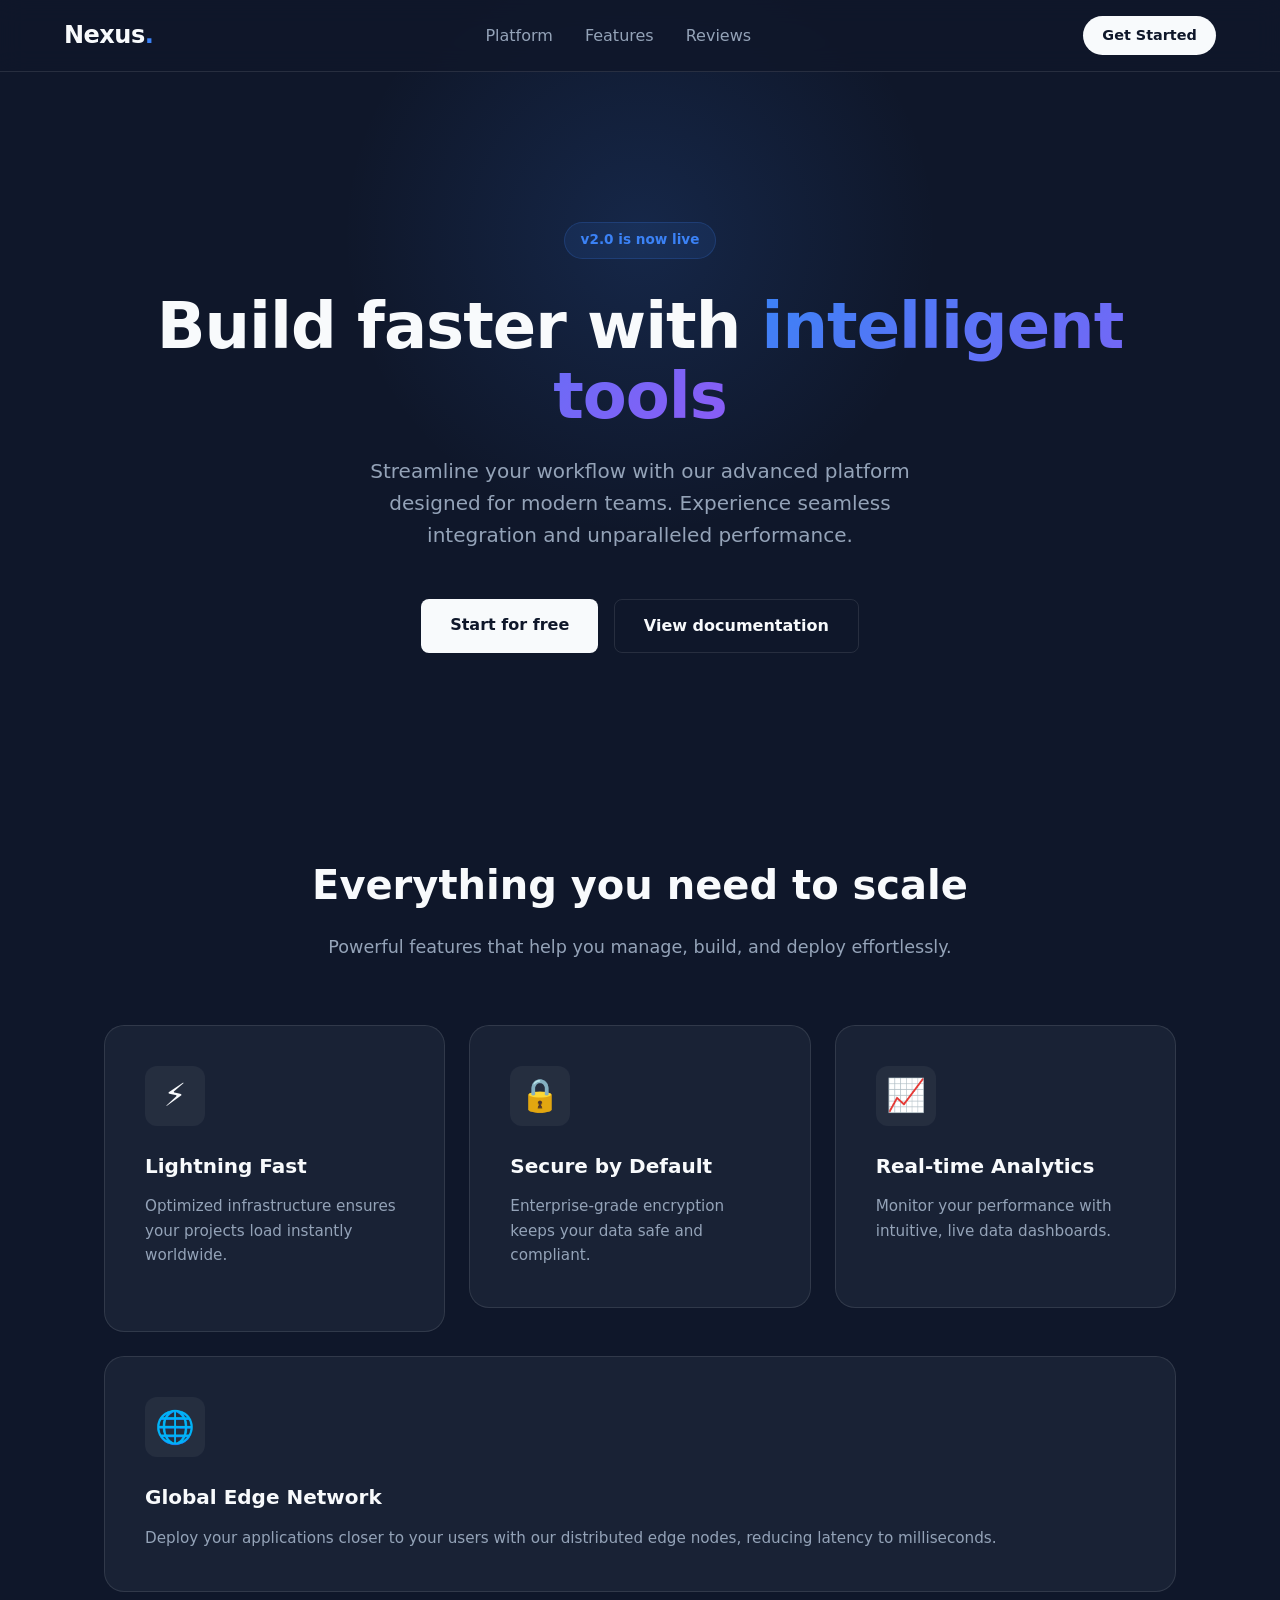
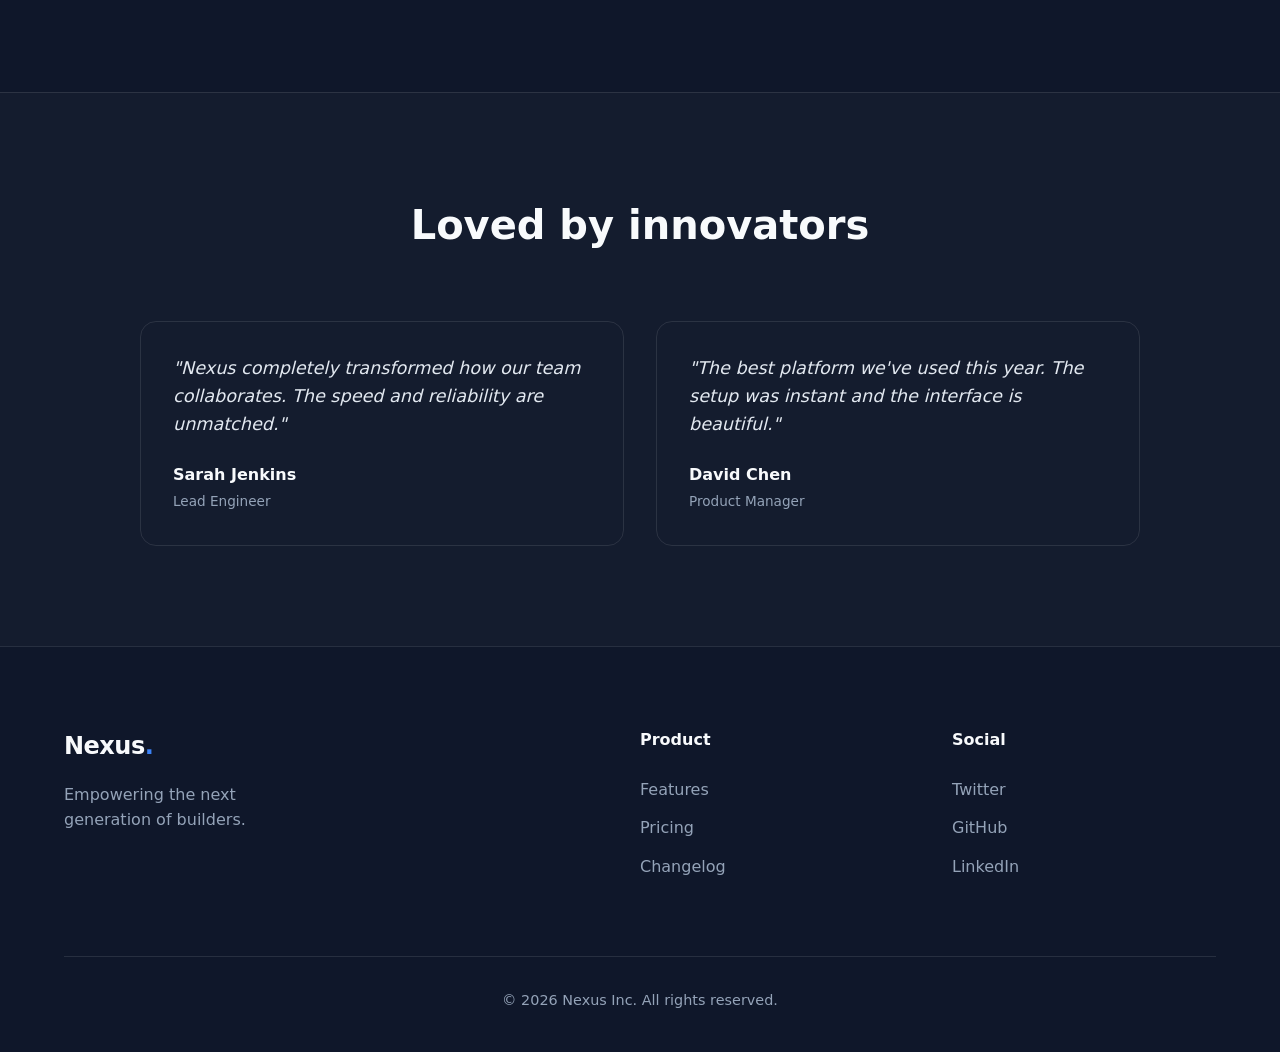
==== WebDev-L1-LandingPage/index.html @ b8fbd1e8 "first commit" ====
<!DOCTYPE html>
<html lang="en">
<head>
    <meta charset="UTF-8">
    <meta name="viewport" content="width=device-width, initial-scale=1.0">
    <title>Nexus | Next-Gen Platform</title>
    <link rel="stylesheet" href="style.css">
</head>
<body>

    <!-- Glassmorphism Sticky Navigation -->
    <header class="navbar">
        <div class="logo">Nexus<span>.</span></div>
        <nav>
            <ul class="nav-links">
                <li><a href="#hero">Platform</a></li>
                <li><a href="#features">Features</a></li>
                <li><a href="#testimonials">Reviews</a></li>
            </ul>
        </nav>
        <a href="#hero" class="nav-cta">Get Started</a>
    </header>

    <main>
        <!-- Animated Hero Section -->
        <section id="hero" class="hero-section">
            <div class="hero-background-glow"></div>
            <div class="hero-content">
                <span class="badge">v2.0 is now live</span>
                <h1>Build faster with <span class="gradient-text">intelligent tools</span></h1>
                <p>Streamline your workflow with our advanced platform designed for modern teams. Experience seamless integration and unparalleled performance.</p>
                <div class="hero-buttons">
                    <a href="#features" class="cta-button primary">Start for free</a>
                    <a href="#features" class="cta-button secondary">View documentation</a>
                </div>
            </div>
        </section>

        <!-- Advanced CSS Grid Features Section -->
        <section id="features" class="features-section">
            <div class="section-header">
                <h2>Everything you need to scale</h2>
                <p>Powerful features that help you manage, build, and deploy effortlessly.</p>
            </div>
            
            <div class="bento-grid">
                <div class="bento-card large">
                    <div class="card-icon">⚡</div>
                    <h3>Lightning Fast</h3>
                    <p>Optimized infrastructure ensures your projects load instantly worldwide.</p>
                </div>
                <div class="bento-card">
                    <div class="card-icon">🔒</div>
                    <h3>Secure by Default</h3>
                    <p>Enterprise-grade encryption keeps your data safe and compliant.</p>
                </div>
                <div class="bento-card">
                    <div class="card-icon">📈</div>
                    <h3>Real-time Analytics</h3>
                    <p>Monitor your performance with intuitive, live data dashboards.</p>
                </div>
                <div class="bento-card wide">
                    <div class="card-icon">🌐</div>
                    <h3>Global Edge Network</h3>
                    <p>Deploy your applications closer to your users with our distributed edge nodes, reducing latency to milliseconds.</p>
                </div>
            </div>
        </section>

        <!-- Testimonials Section -->
        <section id="testimonials" class="testimonials-section">
            <h2>Loved by innovators</h2>
            <div class="testimonial-grid">
                <div class="testimonial-card">
                    <p class="quote">"Nexus completely transformed how our team collaborates. The speed and reliability are unmatched."</p>
                    <div class="author">
                        <strong>Sarah Jenkins</strong>
                        <span>Lead Engineer</span>
                    </div>
                </div>
                <div class="testimonial-card">
                    <p class="quote">"The best platform we've used this year. The setup was instant and the interface is beautiful."</p>
                    <div class="author">
                        <strong>David Chen</strong>
                        <span>Product Manager</span>
                    </div>
                </div>
            </div>
        </section>
    </main>

    <!-- Structured Footer -->
    <footer>
        <div class="footer-grid">
            <div class="footer-brand">
                <div class="logo">Nexus<span>.</span></div>
                <p>Empowering the next generation of builders.</p>
            </div>
            <div class="footer-links">
                <h4>Product</h4>
                <a href="#">Features</a>
                <a href="#">Pricing</a>
                <a href="#">Changelog</a>
            </div>
            <div class="footer-links">
                <h4>Social</h4>
                <a href="#">Twitter</a>
                <a href="#">GitHub</a>
                <a href="#">LinkedIn</a>
            </div>
        </div>
        <div class="footer-bottom">
            <p>&copy; 2026 Nexus Inc. All rights reserved.</p>
        </div>
    </footer>

</body>
</html>
---- WebDev-L1-LandingPage/style.css ----
/* --- Advanced CSS Variables --- */
:root {
    --bg-color: #0F172A;
    --card-bg: rgba(30, 41, 59, 0.7);
    --text-primary: #F8FAFC;
    --text-secondary: #94A3B8;
    --accent-color: #3B82F6;
    --accent-gradient: linear-gradient(135deg, #3B82F6, #8B5CF6);
    --border-color: rgba(255, 255, 255, 0.1);
    
    /* Fluid Typography using clamp() */
    --font-heading: clamp(2.5rem, 5vw, 4.5rem);
    --font-subheading: clamp(1rem, 2vw, 1.25rem);
}

/* --- Reset & Base Styles --- */
*, *::before, *::after {
    box-sizing: border-box;
    margin: 0;
    padding: 0;
}

html {
    scroll-behavior: smooth;
}

body {
    font-family: system-ui, -apple-system, BlinkMacSystemFont, 'Segoe UI', Roboto, sans-serif;
    background-color: var(--bg-color);
    color: var(--text-primary);
    line-height: 1.6;
    overflow-x: hidden;
}

/* --- Glassmorphism Navigation --- */
.navbar {
    position: sticky;
    top: 0;
    display: flex;
    justify-content: space-between;
    align-items: center;
    padding: 1rem 5%;
    background: rgba(15, 23, 42, 0.8);
    backdrop-filter: blur(12px);
    -webkit-backdrop-filter: blur(12px);
    border-bottom: 1px solid var(--border-color);
    z-index: 1000;
}

.logo {
    font-size: 1.5rem;
    font-weight: 800;
    letter-spacing: -0.5px;
}

.logo span {
    color: var(--accent-color);
}

.nav-links {
    display: flex;
    gap: 2rem;
    list-style: none;
}

.nav-links a {
    color: var(--text-secondary);
    text-decoration: none;
    font-weight: 500;
    transition: color 0.3s ease;
}

.nav-links a:hover {
    color: var(--text-primary);
}

.nav-cta {
    background: var(--text-primary);
    color: var(--bg-color);
    padding: 0.5rem 1.2rem;
    border-radius: 99px;
    text-decoration: none;
    font-weight: 600;
    font-size: 0.9rem;
    transition: transform 0.2s ease;
}

.nav-cta:hover {
    transform: translateY(-2px);
}

/* --- Hero Section with Animations --- */
.hero-section {
    position: relative;
    padding: 150px 5% 100px;
    text-align: center;
    display: flex;
    flex-direction: column;
    align-items: center;
}

/* Decorative glowing background */
.hero-background-glow {
    position: absolute;
    top: -20%;
    left: 50%;
    transform: translateX(-50%);
    width: 600px;
    height: 600px;
    background: radial-gradient(circle, rgba(59, 130, 246, 0.15) 0%, rgba(15, 23, 42, 0) 70%);
    z-index: -1;
    border-radius: 50%;
}

.badge {
    display: inline-block;
    padding: 0.4rem 1rem;
    background: rgba(59, 130, 246, 0.1);
    color: var(--accent-color);
    border: 1px solid rgba(59, 130, 246, 0.2);
    border-radius: 99px;
    font-size: 0.85rem;
    font-weight: 600;
    margin-bottom: 2rem;
    animation: fadeInDown 0.8s ease-out;
}

.hero-content h1 {
    font-size: var(--font-heading);
    line-height: 1.1;
    margin-bottom: 1.5rem;
    letter-spacing: -1px;
    animation: fadeInUp 0.8s ease-out 0.1s both;
}

.gradient-text {
    background: var(--accent-gradient);
    -webkit-background-clip: text;
    -webkit-text-fill-color: transparent;
}

.hero-content p {
    font-size: var(--font-subheading);
    color: var(--text-secondary);
    max-width: 600px;
    margin: 0 auto 3rem;
    animation: fadeInUp 0.8s ease-out 0.2s both;
}

.hero-buttons {
    display: flex;
    gap: 1rem;
    justify-content: center;
    animation: fadeInUp 0.8s ease-out 0.3s both;
}

.cta-button {
    padding: 0.8rem 1.8rem;
    border-radius: 8px;
    text-decoration: none;
    font-weight: 600;
    transition: all 0.3s ease;
}

.cta-button.primary {
    background: var(--text-primary);
    color: var(--bg-color);
}

.cta-button.primary:hover {
    background: #E2E8F0;
    box-shadow: 0 0 20px rgba(255, 255, 255, 0.2);
}

.cta-button.secondary {
    background: transparent;
    color: var(--text-primary);
    border: 1px solid var(--border-color);
}

.cta-button.secondary:hover {
    background: rgba(255, 255, 255, 0.05);
}

/* --- Features Section (Bento Grid) --- */
.features-section {
    padding: 100px 5%;
    max-width: 1200px;
    margin: 0 auto;
}

.section-header {
    text-align: center;
    margin-bottom: 4rem;
}

.section-header h2 {
    font-size: 2.5rem;
    margin-bottom: 1rem;
}

.section-header p {
    color: var(--text-secondary);
    font-size: 1.1rem;
}

.bento-grid {
    display: grid;
    grid-template-columns: repeat(auto-fit, minmax(280px, 1fr));
    gap: 1.5rem;
}

/* Advanced Grid Spanning */
.bento-card.large {
    grid-row: span 2;
}

.bento-card.wide {
    grid-column: 1 / -1;
}

.bento-card {
    background: var(--card-bg);
    border: 1px solid var(--border-color);
    border-radius: 20px;
    padding: 2.5rem;
    backdrop-filter: blur(10px);
    transition: transform 0.3s ease, border-color 0.3s ease;
}

.bento-card:hover {
    transform: translateY(-5px);
    border-color: rgba(255, 255, 255, 0.3);
}

.card-icon {
    font-size: 2rem;
    margin-bottom: 1.5rem;
    background: rgba(255, 255, 255, 0.05);
    width: 60px;
    height: 60px;
    display: flex;
    align-items: center;
    justify-content: center;
    border-radius: 12px;
}

.bento-card h3 {
    font-size: 1.25rem;
    margin-bottom: 0.8rem;
}

.bento-card p {
    color: var(--text-secondary);
    font-size: 0.95rem;
}

/* --- Testimonials Section --- */
.testimonials-section {
    padding: 100px 5%;
    background: rgba(255, 255, 255, 0.02);
    border-top: 1px solid var(--border-color);
}

.testimonials-section h2 {
    text-align: center;
    font-size: 2.5rem;
    margin-bottom: 4rem;
}

.testimonial-grid {
    display: grid;
    grid-template-columns: repeat(auto-fit, minmax(300px, 1fr));
    gap: 2rem;
    max-width: 1000px;
    margin: 0 auto;
}

.testimonial-card {
    background: transparent;
    border: 1px solid var(--border-color);
    padding: 2rem;
    border-radius: 16px;
    position: relative;
}

.quote {
    font-size: 1.1rem;
    font-style: italic;
    margin-bottom: 1.5rem;
    color: #E2E8F0;
}

.author strong {
    display: block;
    color: var(--text-primary);
}

.author span {
    color: var(--text-secondary);
    font-size: 0.85rem;
}

/* --- Footer --- */
footer {
    padding: 80px 5% 40px;
    border-top: 1px solid var(--border-color);
}

.footer-grid {
    display: grid;
    grid-template-columns: 2fr 1fr 1fr;
    gap: 3rem;
    max-width: 1200px;
    margin: 0 auto 4rem;
}

.footer-brand p {
    color: var(--text-secondary);
    margin-top: 1rem;
    max-width: 250px;
}

.footer-links h4 {
    margin-bottom: 1.5rem;
}

.footer-links a {
    display: block;
    color: var(--text-secondary);
    text-decoration: none;
    margin-bottom: 0.8rem;
    transition: color 0.2s ease;
}

.footer-links a:hover {
    color: var(--text-primary);
}

.footer-bottom {
    text-align: center;
    color: var(--text-secondary);
    font-size: 0.9rem;
    border-top: 1px solid var(--border-color);
    padding-top: 2rem;
}

/* --- Keyframe Animations --- */
@keyframes fadeInUp {
    from {
        opacity: 0;
        transform: translateY(20px);
    }
    to {
        opacity: 1;
        transform: translateY(0);
    }
}

@keyframes fadeInDown {
    from {
        opacity: 0;
        transform: translateY(-20px);
    }
    to {
        opacity: 1;
        transform: translateY(0);
    }
}

/* --- Responsive Adjustments --- */
@media (max-width: 768px) {
    .nav-links {
        display: none; /* Mobile menu requires JS, hidden for Task 1 constraint */
    }
    
    .footer-grid {
        grid-template-columns: 1fr;
        gap: 2rem;
    }
}
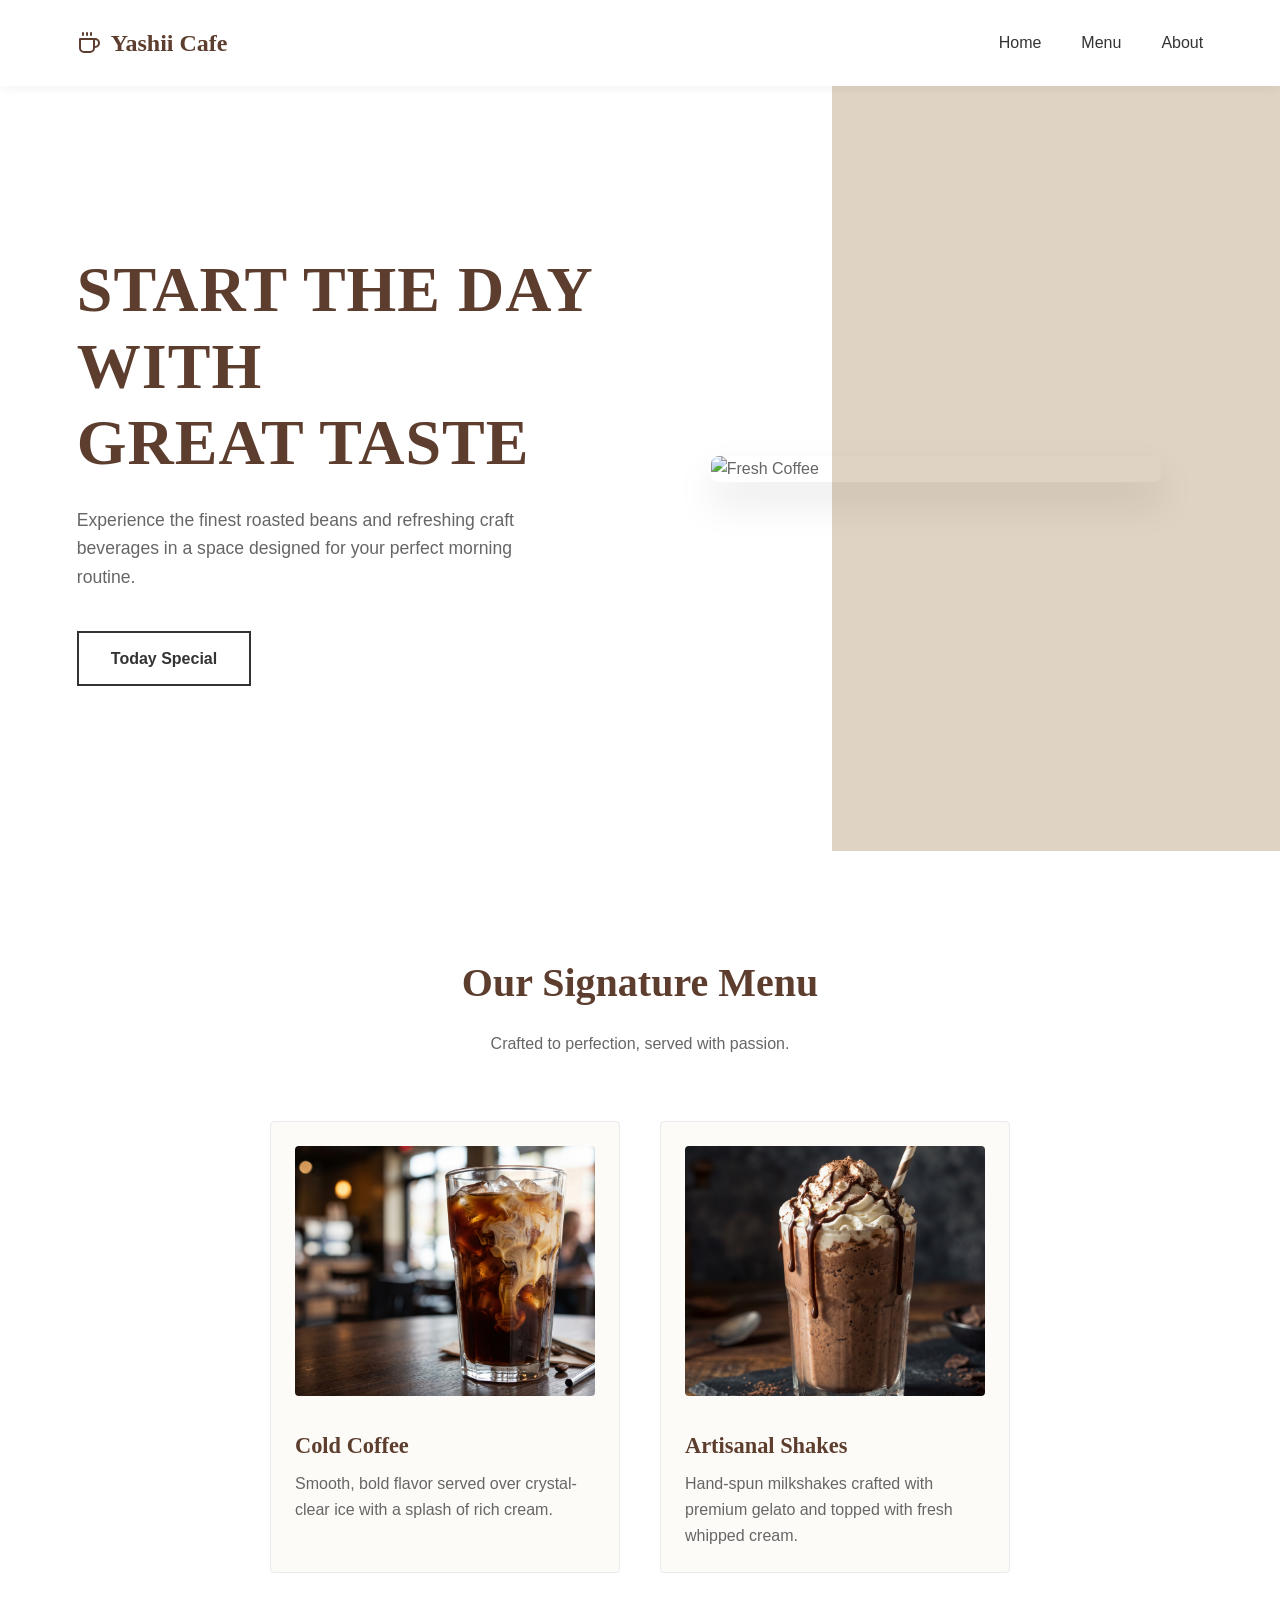
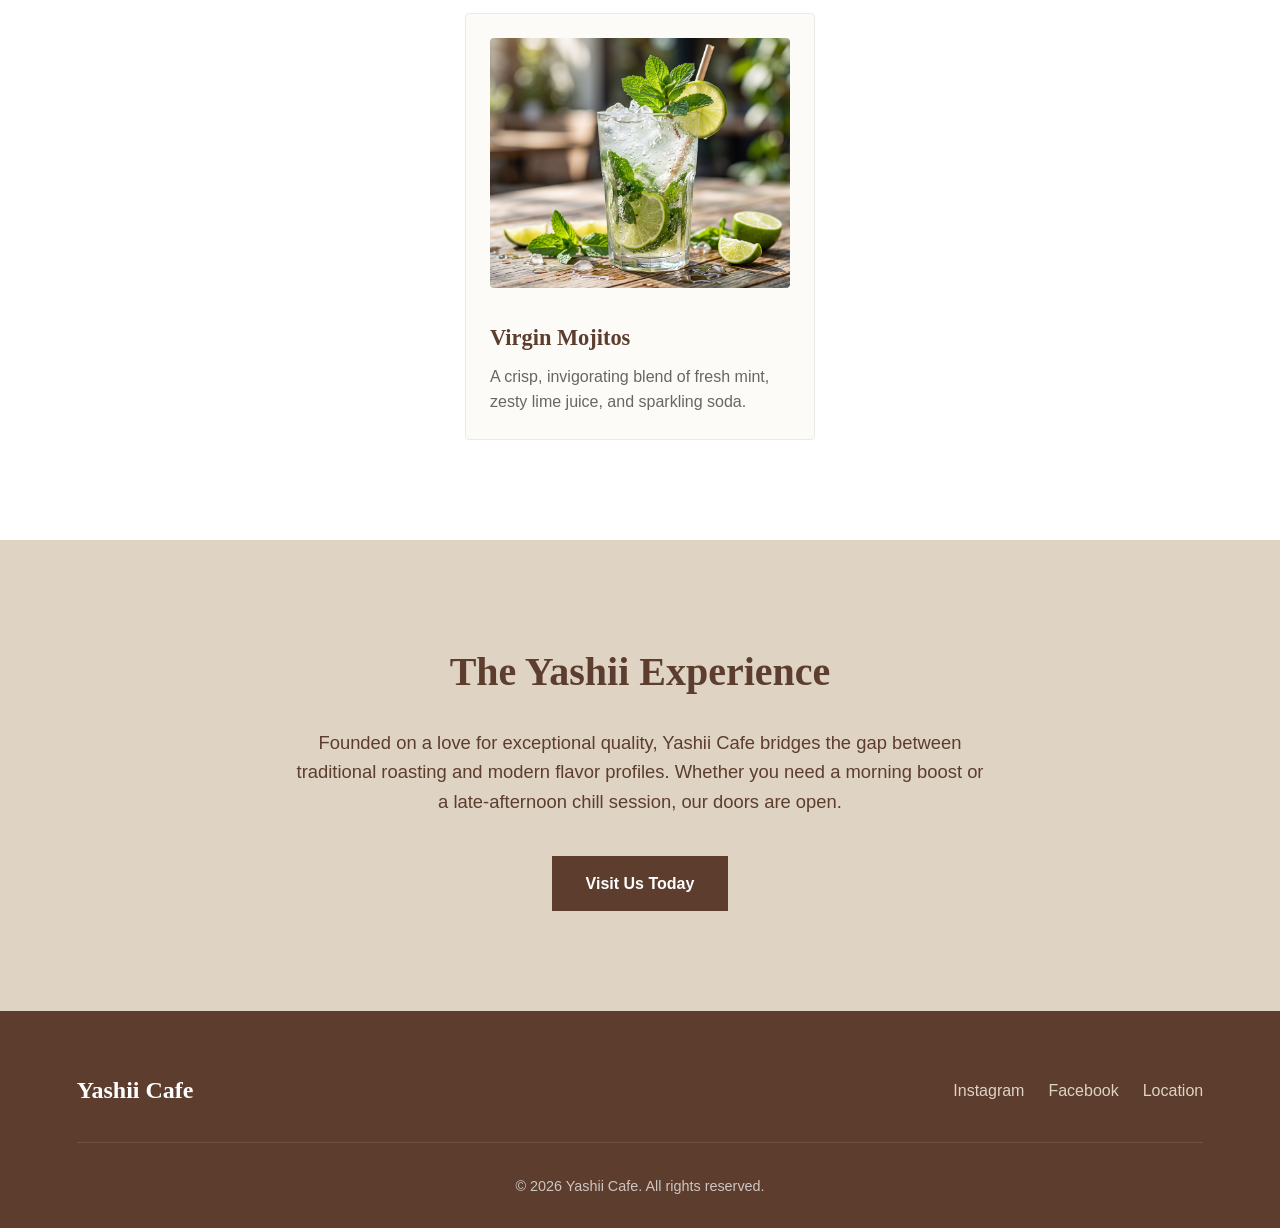
==== commit 5f13a657: "landing page complete" ====
--- a/WebDev-L1-LandingPage/index.html
+++ b/WebDev-L1-LandingPage/index.html
@@ -3,114 +3,94 @@
 <head>
     <meta charset="UTF-8">
     <meta name="viewport" content="width=device-width, initial-scale=1.0">
-    <title>Nexus | Next-Gen Platform</title>
+    <title>Yashii Cafe | Start Your Day Right</title>
     <link rel="stylesheet" href="style.css">
 </head>
 <body>
 
-    <!-- Glassmorphism Sticky Navigation -->
+    <!-- Sticky Navigation -->
     <header class="navbar">
-        <div class="logo">Nexus<span>.</span></div>
+        <div class="logo">
+            <svg width="24" height="24" viewBox="0 0 24 24" fill="none" stroke="currentColor" stroke-width="2" stroke-linecap="round" stroke-linejoin="round"><path d="M17 8h1a4 4 0 1 1 0 8h-1"/><path d="M3 8h14v9a4 4 0 0 1-4 4H7a4 4 0 0 1-4-4Z"/><line x1="6" y1="2" x2="6" y2="4"/><line x1="10" y1="2" x2="10" y2="4"/><line x1="14" y1="2" x2="14" y2="4"/></svg>
+            Yashii Cafe
+        </div>
         <nav>
             <ul class="nav-links">
-                <li><a href="#hero">Platform</a></li>
-                <li><a href="#features">Features</a></li>
-                <li><a href="#testimonials">Reviews</a></li>
+                <li><a href="#hero">Home</a></li>
+                <li><a href="#menu">Menu</a></li>
+                <li><a href="#about">About</a></li>
             </ul>
         </nav>
-        <a href="#hero" class="nav-cta">Get Started</a>
     </header>
 
     <main>
-        <!-- Animated Hero Section -->
+        <!-- Split Layout Hero Section -->
         <section id="hero" class="hero-section">
-            <div class="hero-background-glow"></div>
-            <div class="hero-content">
-                <span class="badge">v2.0 is now live</span>
-                <h1>Build faster with <span class="gradient-text">intelligent tools</span></h1>
-                <p>Streamline your workflow with our advanced platform designed for modern teams. Experience seamless integration and unparalleled performance.</p>
-                <div class="hero-buttons">
-                    <a href="#features" class="cta-button primary">Start for free</a>
-                    <a href="#features" class="cta-button secondary">View documentation</a>
+            <div class="hero-container">
+                <div class="hero-text">
+                    <h1>START THE DAY WITH<br>GREAT TASTE</h1>
+                    <p>Experience the finest roasted beans and refreshing craft beverages in a space designed for your perfect morning routine.</p>
+                    <a href="#menu" class="cta-button">Today Special</a>
+                </div>
+                <div class="hero-image-wrapper">
+                    <img src="https://images.pexels.com/photos/312418/pexels-photo-312418.jpeg?auto=compress&cs=tinysrgb&w=800" alt="Fresh Coffee" class="hero-image">
                 </div>
             </div>
         </section>
 
-        <!-- Advanced CSS Grid Features Section -->
-        <section id="features" class="features-section">
+        <!-- Content Section 1: Menu -->
+        <section id="menu" class="menu-section">
             <div class="section-header">
-                <h2>Everything you need to scale</h2>
-                <p>Powerful features that help you manage, build, and deploy effortlessly.</p>
+                <h2>Our Signature Menu</h2>
+                <p>Crafted to perfection, served with passion.</p>
             </div>
             
-            <div class="bento-grid">
-                <div class="bento-card large">
-                    <div class="card-icon">⚡</div>
-                    <h3>Lightning Fast</h3>
-                    <p>Optimized infrastructure ensures your projects load instantly worldwide.</p>
+            <div class="card-grid">
+                <!-- Cold Coffee -->
+                <div class="card">
+                    <img src="cold-coffee.jpg" alt="Iced Cold Coffee" class="card-image">
+                    <h3>Cold Coffee</h3>
+                    <p>Smooth, bold flavor served over crystal-clear ice with a splash of rich cream.</p>
                 </div>
-                <div class="bento-card">
-                    <div class="card-icon">🔒</div>
-                    <h3>Secure by Default</h3>
-                    <p>Enterprise-grade encryption keeps your data safe and compliant.</p>
+                <!-- Shakes -->
+                <div class="card">
+                    <img src="shake.jpg" alt="Artisanal Shake" class="card-image">
+                    <h3>Artisanal Shakes</h3>
+                    <p>Hand-spun milkshakes crafted with premium gelato and topped with fresh whipped cream.</p>
                 </div>
-                <div class="bento-card">
-                    <div class="card-icon">📈</div>
-                    <h3>Real-time Analytics</h3>
-                    <p>Monitor your performance with intuitive, live data dashboards.</p>
-                </div>
-                <div class="bento-card wide">
-                    <div class="card-icon">🌐</div>
-                    <h3>Global Edge Network</h3>
-                    <p>Deploy your applications closer to your users with our distributed edge nodes, reducing latency to milliseconds.</p>
+                <!-- Mojitos -->
+                <div class="card">
+                    <img src="mojito.jpg" alt="Refreshing Mojito" class="card-image">
+                    <h3>Virgin Mojitos</h3>
+                    <p>A crisp, invigorating blend of fresh mint, zesty lime juice, and sparkling soda.</p>
                 </div>
             </div>
         </section>
 
-        <!-- Testimonials Section -->
-        <section id="testimonials" class="testimonials-section">
-            <h2>Loved by innovators</h2>
-            <div class="testimonial-grid">
-                <div class="testimonial-card">
-                    <p class="quote">"Nexus completely transformed how our team collaborates. The speed and reliability are unmatched."</p>
-                    <div class="author">
-                        <strong>Sarah Jenkins</strong>
-                        <span>Lead Engineer</span>
-                    </div>
-                </div>
-                <div class="testimonial-card">
-                    <p class="quote">"The best platform we've used this year. The setup was instant and the interface is beautiful."</p>
-                    <div class="author">
-                        <strong>David Chen</strong>
-                        <span>Product Manager</span>
-                    </div>
+        <!-- Content Section 2: About -->
+        <section id="about" class="about-section">
+            <div class="about-container">
+                <div class="about-text">
+                    <h2>The Yashii Experience</h2>
+                    <p>Founded on a love for exceptional quality, Yashii Cafe bridges the gap between traditional roasting and modern flavor profiles. Whether you need a morning boost or a late-afternoon chill session, our doors are open.</p>
+                    <a href="#menu" class="cta-button filled">Visit Us Today</a>
                 </div>
             </div>
         </section>
     </main>
 
-    <!-- Structured Footer -->
+    <!-- Footer -->
     <footer>
-        <div class="footer-grid">
-            <div class="footer-brand">
-                <div class="logo">Nexus<span>.</span></div>
-                <p>Empowering the next generation of builders.</p>
-            </div>
+        <div class="footer-content">
+            <div class="footer-logo">Yashii Cafe</div>
             <div class="footer-links">
-                <h4>Product</h4>
-                <a href="#">Features</a>
-                <a href="#">Pricing</a>
-                <a href="#">Changelog</a>
-            </div>
-            <div class="footer-links">
-                <h4>Social</h4>
-                <a href="#">Twitter</a>
-                <a href="#">GitHub</a>
-                <a href="#">LinkedIn</a>
+                <a href="#">Instagram</a>
+                <a href="#">Facebook</a>
+                <a href="#">Location</a>
             </div>
         </div>
-        <div class="footer-bottom">
-            <p>&copy; 2026 Nexus Inc. All rights reserved.</p>
+        <div class="copyright">
+            <p>&copy; 2026 Yashii Cafe. All rights reserved.</p>
         </div>
     </footer>
 
--- a/WebDev-L1-LandingPage/style.css
+++ b/WebDev-L1-LandingPage/style.css
@@ -1,19 +1,12 @@
-/* --- Advanced CSS Variables --- */
+/* --- Color Palette & Variables --- */
 :root {
-    --bg-color: #0F172A;
-    --card-bg: rgba(30, 41, 59, 0.7);
-    --text-primary: #F8FAFC;
-    --text-secondary: #94A3B8;
-    --accent-color: #3B82F6;
-    --accent-gradient: linear-gradient(135deg, #3B82F6, #8B5CF6);
-    --border-color: rgba(255, 255, 255, 0.1);
-    
-    /* Fluid Typography using clamp() */
-    --font-heading: clamp(2.5rem, 5vw, 4.5rem);
-    --font-subheading: clamp(1rem, 2vw, 1.25rem);
-}
-
-/* --- Reset & Base Styles --- */
+    --bg-white: #FFFFFF;
+    --bg-tan: #DFD3C3; 
+    --text-brown: #5C3D2E; 
+    --text-body: #666666; 
+    --border-color: #333333;
+}
+
 *, *::before, *::after {
     box-sizing: border-box;
     margin: 0;
@@ -25,168 +18,132 @@
 }
 
 body {
-    font-family: system-ui, -apple-system, BlinkMacSystemFont, 'Segoe UI', Roboto, sans-serif;
-    background-color: var(--bg-color);
-    color: var(--text-primary);
+    font-family: 'Helvetica Neue', Arial, sans-serif;
+    background-color: var(--bg-white);
+    color: var(--text-body);
     line-height: 1.6;
-    overflow-x: hidden;
-}
-
-/* --- Glassmorphism Navigation --- */
+}
+
+/* --- Typography --- */
+h1, h2, h3 {
+    font-family: Georgia, 'Times New Roman', serif; 
+    color: var(--text-brown);
+}
+
+/* --- Navigation --- */
 .navbar {
     position: sticky;
     top: 0;
+    background-color: rgba(255, 255, 255, 0.95); 
     display: flex;
     justify-content: space-between;
     align-items: center;
-    padding: 1rem 5%;
-    background: rgba(15, 23, 42, 0.8);
-    backdrop-filter: blur(12px);
-    -webkit-backdrop-filter: blur(12px);
-    border-bottom: 1px solid var(--border-color);
+    padding: 1.5rem 6%;
     z-index: 1000;
+    box-shadow: 0 2px 10px rgba(0,0,0,0.05);
 }
 
 .logo {
     font-size: 1.5rem;
-    font-weight: 800;
-    letter-spacing: -0.5px;
-}
-
-.logo span {
-    color: var(--accent-color);
+    font-weight: bold;
+    color: var(--text-brown);
+    display: flex;
+    align-items: center;
+    gap: 10px;
+    font-family: Georgia, 'Times New Roman', serif;
 }
 
 .nav-links {
-    display: flex;
-    gap: 2rem;
     list-style: none;
+    display: flex;
+    gap: 2.5rem;
 }
 
 .nav-links a {
-    color: var(--text-secondary);
     text-decoration: none;
+    color: var(--border-color);
     font-weight: 500;
     transition: color 0.3s ease;
 }
 
 .nav-links a:hover {
-    color: var(--text-primary);
-}
-
-.nav-cta {
-    background: var(--text-primary);
-    color: var(--bg-color);
-    padding: 0.5rem 1.2rem;
-    border-radius: 99px;
-    text-decoration: none;
-    font-weight: 600;
-    font-size: 0.9rem;
-    transition: transform 0.2s ease;
-}
-
-.nav-cta:hover {
-    transform: translateY(-2px);
-}
-
-/* --- Hero Section with Animations --- */
+    color: var(--text-brown);
+}
+
+/* --- Split Layout Hero Section --- */
 .hero-section {
-    position: relative;
-    padding: 150px 5% 100px;
-    text-align: center;
-    display: flex;
-    flex-direction: column;
-    align-items: center;
-}
-
-/* Decorative glowing background */
-.hero-background-glow {
-    position: absolute;
-    top: -20%;
-    left: 50%;
-    transform: translateX(-50%);
-    width: 600px;
-    height: 600px;
-    background: radial-gradient(circle, rgba(59, 130, 246, 0.15) 0%, rgba(15, 23, 42, 0) 70%);
-    z-index: -1;
-    border-radius: 50%;
-}
-
-.badge {
-    display: inline-block;
-    padding: 0.4rem 1rem;
-    background: rgba(59, 130, 246, 0.1);
-    color: var(--accent-color);
-    border: 1px solid rgba(59, 130, 246, 0.2);
-    border-radius: 99px;
-    font-size: 0.85rem;
-    font-weight: 600;
-    margin-bottom: 2rem;
-    animation: fadeInDown 0.8s ease-out;
-}
-
-.hero-content h1 {
-    font-size: var(--font-heading);
-    line-height: 1.1;
-    margin-bottom: 1.5rem;
-    letter-spacing: -1px;
-    animation: fadeInUp 0.8s ease-out 0.1s both;
-}
-
-.gradient-text {
-    background: var(--accent-gradient);
-    -webkit-background-clip: text;
-    -webkit-text-fill-color: transparent;
-}
-
-.hero-content p {
-    font-size: var(--font-subheading);
-    color: var(--text-secondary);
-    max-width: 600px;
-    margin: 0 auto 3rem;
-    animation: fadeInUp 0.8s ease-out 0.2s both;
-}
-
-.hero-buttons {
-    display: flex;
-    gap: 1rem;
-    justify-content: center;
-    animation: fadeInUp 0.8s ease-out 0.3s both;
-}
-
-.cta-button {
-    padding: 0.8rem 1.8rem;
-    border-radius: 8px;
-    text-decoration: none;
-    font-weight: 600;
-    transition: all 0.3s ease;
-}
-
-.cta-button.primary {
-    background: var(--text-primary);
-    color: var(--bg-color);
-}
-
-.cta-button.primary:hover {
-    background: #E2E8F0;
-    box-shadow: 0 0 20px rgba(255, 255, 255, 0.2);
-}
-
-.cta-button.secondary {
-    background: transparent;
-    color: var(--text-primary);
-    border: 1px solid var(--border-color);
-}
-
-.cta-button.secondary:hover {
-    background: rgba(255, 255, 255, 0.05);
-}
-
-/* --- Features Section (Bento Grid) --- */
-.features-section {
-    padding: 100px 5%;
+    background: linear-gradient(to right, var(--bg-white) 65%, var(--bg-tan) 65%);
+    min-height: 85vh;
+    display: flex;
+    align-items: center;
+    padding: 0 6%;
+}
+
+.hero-container {
+    display: flex;
+    align-items: center;
+    justify-content: space-between;
+    width: 100%;
     max-width: 1200px;
     margin: 0 auto;
+}
+
+.hero-text {
+    flex: 1;
+    padding-right: 5%;
+    max-width: 600px;
+}
+
+.hero-text h1 {
+    font-size: clamp(2.5rem, 5vw, 4rem);
+    line-height: 1.2;
+    margin-bottom: 1.5rem;
+    letter-spacing: 1px;
+}
+
+.hero-text p {
+    font-size: 1.1rem;
+    margin-bottom: 2.5rem;
+    max-width: 450px;
+}
+
+.cta-button {
+    display: inline-block;
+    padding: 0.8rem 2rem;
+    border: 2px solid var(--border-color);
+    color: var(--border-color);
+    text-decoration: none;
+    font-weight: bold;
+    font-size: 1rem;
+    background: transparent;
+    transition: all 0.3s ease;
+}
+
+.cta-button:hover {
+    background: var(--text-brown);
+    border-color: var(--text-brown);
+    color: var(--bg-white);
+}
+
+.hero-image-wrapper {
+    flex: 1;
+    display: flex;
+    justify-content: center;
+    align-items: center;
+}
+
+.hero-image {
+    width: 100%;
+    max-width: 450px;
+    height: auto;
+    border-radius: 8px;
+    box-shadow: 0 20px 40px rgba(0,0,0,0.1);
+}
+
+/* --- Menu Section --- */
+.menu-section {
+    padding: 100px 6%;
+    background-color: var(--bg-white);
 }
 
 .section-header {
@@ -199,183 +156,158 @@
     margin-bottom: 1rem;
 }
 
-.section-header p {
-    color: var(--text-secondary);
-    font-size: 1.1rem;
-}
-
-.bento-grid {
-    display: grid;
-    grid-template-columns: repeat(auto-fit, minmax(280px, 1fr));
-    gap: 1.5rem;
-}
-
-/* Advanced Grid Spanning */
-.bento-card.large {
-    grid-row: span 2;
-}
-
-.bento-card.wide {
-    grid-column: 1 / -1;
-}
-
-.bento-card {
-    background: var(--card-bg);
-    border: 1px solid var(--border-color);
-    border-radius: 20px;
-    padding: 2.5rem;
-    backdrop-filter: blur(10px);
-    transition: transform 0.3s ease, border-color 0.3s ease;
-}
-
-.bento-card:hover {
-    transform: translateY(-5px);
-    border-color: rgba(255, 255, 255, 0.3);
-}
-
-.card-icon {
-    font-size: 2rem;
+.card-grid {
+    display: flex;
+    flex-wrap: wrap;
+    justify-content: center;
+    gap: 2.5rem;
+    max-width: 1200px;
+    margin: 0 auto;
+}
+
+.card {
+    background-color: #FDFBF7;
+    width: 100%;
+    max-width: 350px;
+    border-radius: 4px;
+    padding: 1.5rem;
+    border: 1px solid #EAEAEA;
+    transition: transform 0.3s ease, box-shadow 0.3s ease;
+}
+
+.card:hover {
+    transform: translateY(-8px);
+    box-shadow: 0 15px 30px rgba(0,0,0,0.06);
+}
+
+.card-image {
+    width: 100%;
+    height: 250px;
+    object-fit: cover;
+    border-radius: 4px;
     margin-bottom: 1.5rem;
-    background: rgba(255, 255, 255, 0.05);
-    width: 60px;
-    height: 60px;
-    display: flex;
-    align-items: center;
-    justify-content: center;
-    border-radius: 12px;
-}
-
-.bento-card h3 {
-    font-size: 1.25rem;
-    margin-bottom: 0.8rem;
-}
-
-.bento-card p {
-    color: var(--text-secondary);
-    font-size: 0.95rem;
-}
-
-/* --- Testimonials Section --- */
-.testimonials-section {
-    padding: 100px 5%;
-    background: rgba(255, 255, 255, 0.02);
-    border-top: 1px solid var(--border-color);
-}
-
-.testimonials-section h2 {
+}
+
+.card h3 {
+    font-size: 1.4rem;
+    margin-bottom: 0.5rem;
+}
+
+/* --- About Section --- */
+.about-section {
+    padding: 100px 6%;
+    background-color: var(--bg-tan);
     text-align: center;
+}
+
+.about-container {
+    max-width: 700px;
+    margin: 0 auto;
+}
+
+.about-text h2 {
     font-size: 2.5rem;
-    margin-bottom: 4rem;
-}
-
-.testimonial-grid {
-    display: grid;
-    grid-template-columns: repeat(auto-fit, minmax(300px, 1fr));
-    gap: 2rem;
-    max-width: 1000px;
-    margin: 0 auto;
-}
-
-.testimonial-card {
-    background: transparent;
-    border: 1px solid var(--border-color);
-    padding: 2rem;
-    border-radius: 16px;
-    position: relative;
-}
-
-.quote {
-    font-size: 1.1rem;
-    font-style: italic;
     margin-bottom: 1.5rem;
-    color: #E2E8F0;
-}
-
-.author strong {
-    display: block;
-    color: var(--text-primary);
-}
-
-.author span {
-    color: var(--text-secondary);
-    font-size: 0.85rem;
+}
+
+.about-text p {
+    font-size: 1.15rem;
+    color: var(--text-brown);
+    margin-bottom: 2.5rem;
+}
+
+.cta-button.filled {
+    background-color: var(--text-brown);
+    color: var(--bg-white);
+    border-color: var(--text-brown);
+}
+
+.cta-button.filled:hover {
+    background-color: transparent;
+    color: var(--text-brown);
 }
 
 /* --- Footer --- */
 footer {
-    padding: 80px 5% 40px;
-    border-top: 1px solid var(--border-color);
-}
-
-.footer-grid {
-    display: grid;
-    grid-template-columns: 2fr 1fr 1fr;
-    gap: 3rem;
+    background-color: var(--text-brown);
+    color: var(--bg-white);
+    padding: 60px 6% 30px;
+}
+
+.footer-content {
+    display: flex;
+    justify-content: space-between;
+    align-items: center;
     max-width: 1200px;
-    margin: 0 auto 4rem;
-}
-
-.footer-brand p {
-    color: var(--text-secondary);
-    margin-top: 1rem;
-    max-width: 250px;
-}
-
-.footer-links h4 {
-    margin-bottom: 1.5rem;
+    margin: 0 auto 2rem;
+    flex-wrap: wrap;
+    gap: 2rem;
+}
+
+.footer-logo {
+    font-size: 1.5rem;
+    font-family: Georgia, serif;
+    font-weight: bold;
+}
+
+.footer-links {
+    display: flex;
+    gap: 1.5rem;
 }
 
 .footer-links a {
-    display: block;
-    color: var(--text-secondary);
+    color: var(--bg-tan);
     text-decoration: none;
-    margin-bottom: 0.8rem;
-    transition: color 0.2s ease;
+    transition: color 0.3s ease;
 }
 
 .footer-links a:hover {
-    color: var(--text-primary);
-}
-
-.footer-bottom {
+    color: var(--bg-white);
+}
+
+.copyright {
     text-align: center;
-    color: var(--text-secondary);
+    border-top: 1px solid rgba(255,255,255,0.1);
+    padding-top: 2rem;
     font-size: 0.9rem;
-    border-top: 1px solid var(--border-color);
-    padding-top: 2rem;
-}
-
-/* --- Keyframe Animations --- */
-@keyframes fadeInUp {
-    from {
-        opacity: 0;
-        transform: translateY(20px);
-    }
-    to {
-        opacity: 1;
-        transform: translateY(0);
-    }
-}
-
-@keyframes fadeInDown {
-    from {
-        opacity: 0;
-        transform: translateY(-20px);
-    }
-    to {
-        opacity: 1;
-        transform: translateY(0);
-    }
-}
-
-/* --- Responsive Adjustments --- */
-@media (max-width: 768px) {
-    .nav-links {
-        display: none; /* Mobile menu requires JS, hidden for Task 1 constraint */
-    }
-    
-    .footer-grid {
-        grid-template-columns: 1fr;
-        gap: 2rem;
+    color: rgba(255,255,255,0.7);
+}
+
+/* --- Mobile Responsiveness --- */
+@media (max-width: 900px) {
+    .hero-section {
+        background: var(--bg-white);
+        padding-top: 40px;
+        padding-bottom: 60px;
+    }
+    
+    .hero-container {
+        flex-direction: column;
+        text-align: center;
+    }
+    
+    .hero-text {
+        padding-right: 0;
+        margin-bottom: 3rem;
+    }
+    
+    .hero-text p {
+        margin: 0 auto 2rem;
+    }
+    
+    .hero-image {
+        max-width: 100%;
+    }
+}
+
+@media (max-width: 600px) {
+    .navbar {
+        flex-direction: column;
+        gap: 1rem;
+    }
+    
+    .footer-content {
+        flex-direction: column;
+        text-align: center;
     }
 }
